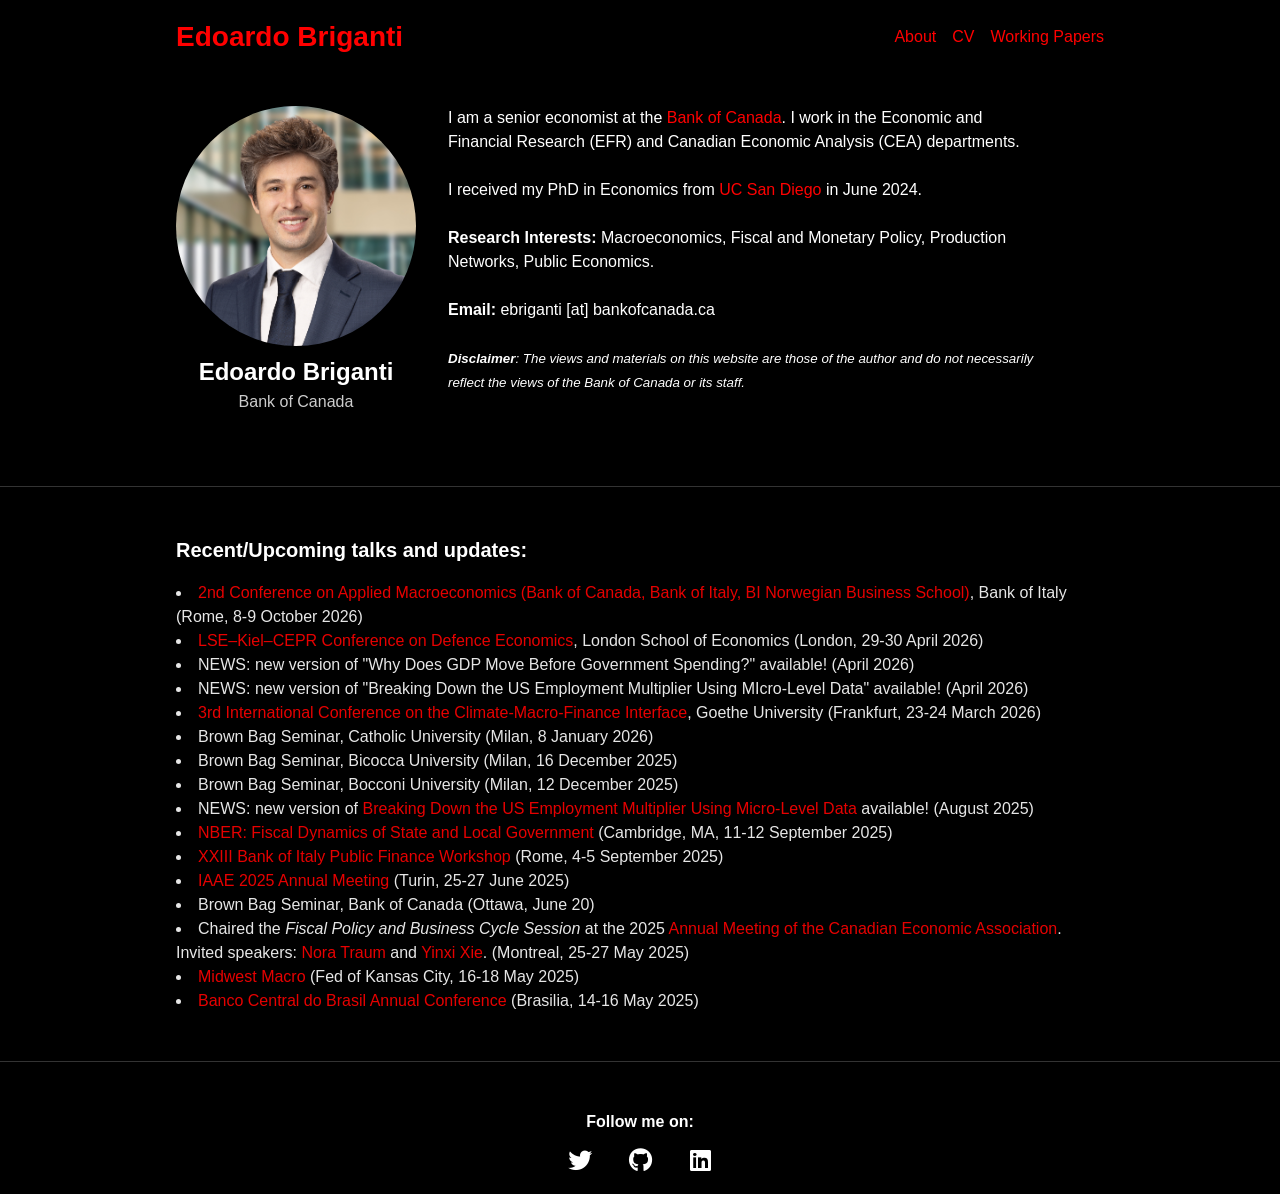
==== index.html @ 41094061 "Update index.html" ====
<!DOCTYPE html>
<html lang="en">
<head>
  <meta charset="utf-8">
  <title>Edoardo Briganti</title>

  <!-- SEO & Social -->
  <meta name="description" content="Academic and personal site for Edoardo Briganti">
  <meta name="keywords" content="Edoardo Briganti, Economics, Econ, PhD, Bank of Canada, UC San Diego, UCSD">
  <meta name="author" content="Edoardo Briganti">
  <meta property="og:locale" content="en_US">
  <meta property="og:site_name" content="Edoardo Briganti">
  <meta property="og:title" content="Edoardo Briganti">
  <meta property="og:url" content="https://EdoardoBriganti.github.io/">
  <link rel="canonical" href="https://EdoardoBriganti.github.io/">
  <meta name="google-site-verification" content="R56vC2v8g0utuulH2hdp9sBxIi3bMKkQWEliYLd8qBU">

  <meta name="viewport" content="width=device-width, initial-scale=1">

  <!-- Google Analytics (gtag.js) -->
  <script async src="https://www.googletagmanager.com/gtag/js?id=UA-179250369-1"></script>
  <script>
    window.dataLayer = window.dataLayer || [];
    function gtag(){ dataLayer.push(arguments); }
    gtag('js', new Date());
    gtag('config', 'UA-179250369-1');
  </script>

  <!-- Font Awesome (brands + solid) -->
  <link
    rel="stylesheet"
    href="https://cdnjs.cloudflare.com/ajax/libs/font-awesome/6.4.0/css/all.min.css"
    integrity="sha512-iecdLmaskl7CVkqkXNQ/ZH/XLlvWZOJyj7Yy7tcenmpD1ypASozpmT/E0iPtmFIB46ZmdtAc9eNBvH0H/ZpiBw=="
    crossorigin="anonymous"
    referrerpolicy="no-referrer"
  />

  <style>
    /* Reset & Base */
    *, *::before, *::after { margin: 0; padding: 0; box-sizing: border-box; }
    html, body { background: #000; color: #fff; font-family: -apple-system, BlinkMacSystemFont, sans-serif; line-height: 1.5; }
    a { color: red; text-decoration: none; }
    a:hover { text-decoration: underline; }

    /* Container */
    .container { max-width: 960px; margin: 0 auto; padding: 1rem; }

    /* Header & Nav */
    header { display: flex; flex-wrap: wrap; align-items: center; justify-content: space-between; padding-bottom: 1rem; }
    .site-title a { font-size: 1.75rem; font-weight: bold; color: red; }
    nav ul { list-style: none; display: flex; gap: 1rem; }
    nav a { font-size: 1rem; }

    /* Main Splash Section */
    .splash { display: flex; flex-direction: column; align-items: center; padding-top: 2rem; }
    @media (min-width: 768px) { .splash { flex-direction: row; align-items: flex-start; } }

    /* Profile block wraps picture + name/affiliation */
    .profile {
      display: flex;
      flex-direction: column;
      align-items: center;
      flex-shrink: 0;
      margin-bottom: 1.5rem;
    }
    @media (min-width: 768px) { .profile { margin-right: 2rem; } }

    .profile-pic {
      width: 240px;
      height: 240px;
      border-radius: 80%;
      overflow: hidden;
    }
    .profile-pic img {
      width: 100%; height: 100%; object-fit: cover; object-position: center;
    }
    .profile-details {
      margin-top: 0.5rem; text-align: center;
    }
    .profile-details h2 { font-size: 1.5rem; }
    .profile-details p { font-size: 1rem; opacity: 0.8; }

    .bio { max-width: 600px; }
    @media (min-width: 768px) { .bio { flex: 1; } }

    /* More space between paragraphs in .bio */
    .bio p + p { margin-top: 1.5rem; }

    /* Updates section: full-width borders, but content inside .container */
    .updates {
      border-top: 1px solid #333;
      border-bottom: 1px solid #333;
      padding: 2rem 0;
      margin: 2rem 0;
    }
    .updates h3 {
      font-size: 1.25rem; color: red; margin-bottom: 1rem;
    }
    .updates ul {
      list-style: disc inside; opacity: 0.9;
    }

    /* Footer */
    footer { text-align: center; padding: 1rem 0; }
    .social-icons { list-style: none; display: flex; gap: 1.5rem; justify-content: center; margin-top: 0.5rem; }
    .social-icons a { font-size: 1.5rem; color: #fff; display: inline-flex; align-items: center; justify-content: center; width: 1.5em; height: 1.5em; }
    .social-icons a:hover { color: red; }

    /* Screen-reader only text */
    .sr-only {
      position: absolute; width: 1px; height: 1px; padding: 0; margin: -1px;
      overflow: hidden; clip: rect(0,0,0,0); border: 0;
    }
  </style>
</head>
<body>
  <header class="container">
    <div class="site-title">
      <a href="/">Edoardo Briganti</a>
    </div>
    <nav>
      <ul>
        <li><a href="/">About</a></li>
        <li><a href="/Edoardo_Briganti_Resume.pdf" target="_blank" rel="noopener">CV</a></li>
        <li><a href="/research/">Working Papers</a></li>
      </ul>
    </nav>
  </header>

  <main class="container splash">
    <div class="profile">
      <div class="profile-pic">
        <!-- <img src="/img/professional_headshot.jpg" alt="Edoardo Briganti"> -->
        <img src="/img/bank_of_canada.jpg" alt="Edoardo Briganti">
      </div>
      <div class="profile-details">
        <h2>Edoardo Briganti</h2>
        <p>Bank of Canada</p>
      </div>
    </div>

    <div class="bio">
      <p>I am a senior economist at the <a href="https://www.bankofcanada.ca/" target="_blank" rel="noopener">Bank of Canada</a>. 
         I work in the Economic and Financial Research (EFR) and Canadian Economic Analysis (CEA) departments.</p>

      <p>I received my PhD in Economics from <a href="https://economics.ucsd.edu" target="_blank" rel="noopener">UC San Diego</a> in June 2024.</p>

      <p><strong>Research Interests:</strong> Macroeconomics, Fiscal and Monetary Policy, Production Networks, Public Economics.</p>

      <p><strong>Email:</strong> ebriganti [at] bankofcanada.ca</p>

      <p><small><em><strong>Disclaimer</strong>: The views and materials on this website are those of the author and do not necessarily reflect the views of the Bank of Canada or its staff.</em></small></p>
    </div>
  </main>

  <section class="updates">
    <div class="container">
      <h3 style="color: #fff;">Recent/Upcoming talks and updates:</h3>
      <ul>
        <!-- <li> ASSA 2027 Annual Meeting (Washington DC, 3-5 January 2027) </li> -->
        <li> <a href="https://www.bancaditalia.it/media/notizie/2026/Call_for_papers_2026_applied-macroeconomics.pdf?language_id=1" target="_blank" rel="noopener">
          2nd Conference on Applied Macroeconomics (Bank of Canada, Bank of Italy, BI Norwegian Business School)</a>, Bank of Italy (Rome, 8-9 October 2026)</li>
        <li><a href="https://cepr.org/system/files/2026-04/LSE-Kiel-CEPR%20Defence%20Conference%202026%20Programme_0.pdf" target="_blank" rel="noopener">LSE–Kiel–CEPR Conference on Defence Economics</a>, London School of Economics (London, 29-30 April 2026)</li>
        <li> NEWS: new version of "Why Does GDP Move Before Government Spending?" available! (April 2026) </li>
        <li> NEWS: new version of "Breaking Down the US Employment Multiplier Using MIcro-Level Data" available!  (April 2026) </li>
        <li> <a href="https://safe-frankfurt.de/news-media/events/event-view/3rd-international-conference-on-the-climate-macro-finance-interface-3cmfi.html" target="_blank" rel="noopener">3rd International Conference on the Climate-Macro-Finance Interface</a>, Goethe University (Frankfurt, 23-24 March 2026) </li>
        <li> Brown Bag Seminar, Catholic University (Milan, 8 January 2026) </li>
        <li> Brown Bag Seminar, Bicocca University (Milan, 16 December 2025) </li>
        <li> Brown Bag Seminar, Bocconi University (Milan, 12 December 2025) </li>
        <li> NEWS: new version of <a href="https://edoardobriganti.github.io/research/procurement_firms_paper.pdf" target="_blank" rel="noopener">Breaking Down the US Employment Multiplier Using Micro-Level Data</a> available! (August 2025)</li>
        <li><a href="https://www.nber.org/conferences/fiscal-dynamics-state-and-local-governments-fall-2025" target="_blank" rel="noopener">NBER: Fiscal Dynamics of State and Local Government</a> (Cambridge, MA, 11-12 September 2025)</li>
        <li><a href="https://www.bancaditalia.it/media/agenda/2025-09-04_xxiii-banca-d-italia-public-finance-workshop/" target="_blank" rel="noopener">XXIII Bank of Italy Public Finance Workshop</a> (Rome, 4-5 September 2025)</li>
        <li><a href="https://sites.google.com/view/iaae2025" target="_blank" rel="noopener">IAAE 2025 Annual Meeting</a> (Turin, 25-27 June 2025)</li>
        <li> Brown Bag Seminar, Bank of Canada (Ottawa, June 20)</li>
        <li>Chaired the <em>Fiscal Policy and Business Cycle Session</em> at the 2025 <a href="https://www.economics.ca/cea2025" target="_blank" rel="noopener">Annual Meeting of the Canadian Economic Association</a>. Invited speakers: <a href="https://sites.google.com/view/noratraum" target="_blank" rel="noopener">Nora Traum</a> and <a href="https://www.yinxixie.com/" target="_blank" rel="noopener">Yinxi Xie</a>. (Montreal, 25-27 May 2025)</li>
        <li><a href="https://www.kansascityfed.org/events/2025-midwest-macroeconomics-meeting/" target="_blank" rel="noopener">Midwest Macro</a> (Fed of Kansas City, 16-18 May 2025)</li>
        <li><a href="https://www.bcb.gov.br/en/about/events/75" target="_blank" rel="noopener">Banco Central do Brasil Annual Conference</a> (Brasilia, 14-16 May 2025)</li>
      </ul>
    </div>
  </section>

  <footer class="container">
    <div><strong>Follow me on:</strong></div>
    <ul class="social-icons">
      <li>
        <a href="https://twitter.com/EBriganti_bdv" target="_blank" rel="noopener">
          <i class="fab fa-twitter fa-fw" aria-hidden="true"></i>
          <span class="sr-only">Twitter</span>
        </a>
      </li>
      <li>
        <a href="https://github.com/EdoardoBriganti" target="_blank" rel="noopener">
          <i class="fab fa-github fa-fw" aria-hidden="true"></i>
          <span class="sr-only">GitHub</span>
        </a>
      </li>
      <li>
        <a href="https://www.linkedin.com/in/edoardo-briganti-2b48b2108/" target="_blank" rel="noopener">
          <i class="fab fa-linkedin fa-fw" aria-hidden="true"></i>
          <span class="sr-only">LinkedIn</span>
        </a>
      </li>
    </ul>
  </footer>
</body>
</html>
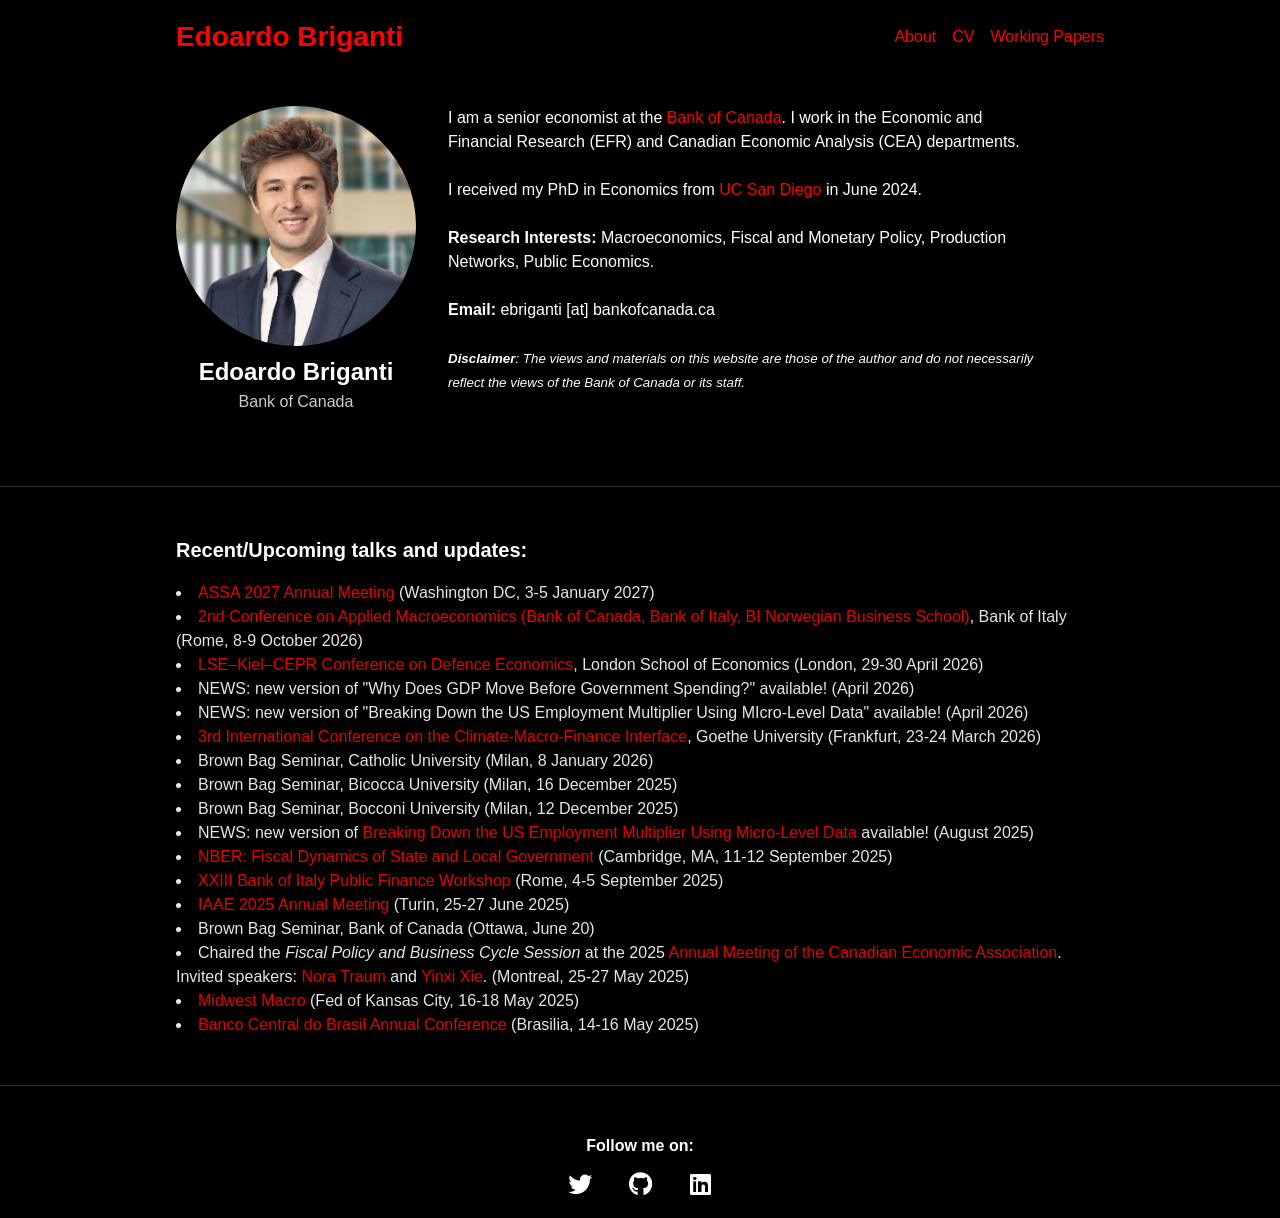
==== commit c3a36ca6: "Fix HTML encoding issues in index.html" ====
--- a/index.html
+++ b/index.html
@@ -157,7 +157,8 @@
     <div class="container">
       <h3 style="color: #fff;">Recent/Upcoming talks and updates:</h3>
       <ul>
-        <!-- <li> ASSA 2027 Annual Meeting (Washington DC, 3-5 January 2027) </li> -->
+        <li> <a href="https://www.aeaweb.org/conference/" target="_blank" rel="noopener">
+          ASSA 2027 Annual Meeting</a> (Washington DC, 3-5 January 2027) </li>
         <li> <a href="https://www.bancaditalia.it/media/notizie/2026/Call_for_papers_2026_applied-macroeconomics.pdf?language_id=1" target="_blank" rel="noopener">
           2nd Conference on Applied Macroeconomics (Bank of Canada, Bank of Italy, BI Norwegian Business School)</a>, Bank of Italy (Rome, 8-9 October 2026)</li>
         <li><a href="https://cepr.org/system/files/2026-04/LSE-Kiel-CEPR%20Defence%20Conference%202026%20Programme_0.pdf" target="_blank" rel="noopener">LSE–Kiel–CEPR Conference on Defence Economics</a>, London School of Economics (London, 29-30 April 2026)</li>
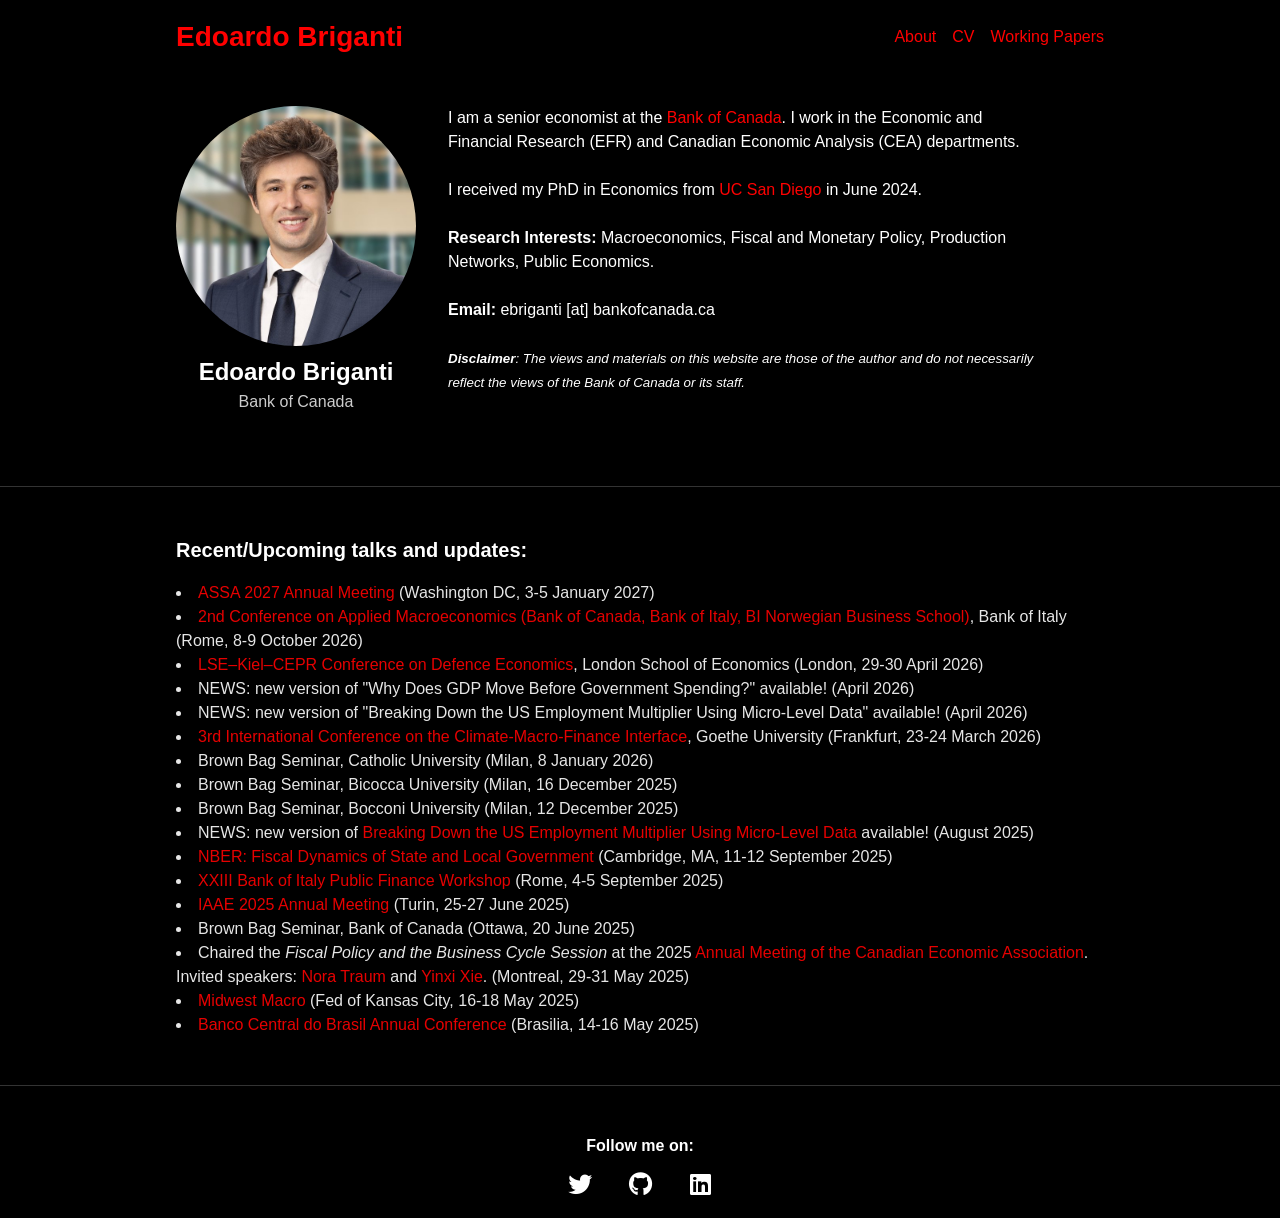
==== commit ecf71621: "Fix content typos, restore mangled abstract text, shrink headshot - research: "Goverment" -> "Govern" ====
--- a/index.html
+++ b/index.html
@@ -163,7 +163,7 @@
           2nd Conference on Applied Macroeconomics (Bank of Canada, Bank of Italy, BI Norwegian Business School)</a>, Bank of Italy (Rome, 8-9 October 2026)</li>
         <li><a href="https://cepr.org/system/files/2026-04/LSE-Kiel-CEPR%20Defence%20Conference%202026%20Programme_0.pdf" target="_blank" rel="noopener">LSE–Kiel–CEPR Conference on Defence Economics</a>, London School of Economics (London, 29-30 April 2026)</li>
         <li> NEWS: new version of "Why Does GDP Move Before Government Spending?" available! (April 2026) </li>
-        <li> NEWS: new version of "Breaking Down the US Employment Multiplier Using MIcro-Level Data" available!  (April 2026) </li>
+        <li> NEWS: new version of "Breaking Down the US Employment Multiplier Using Micro-Level Data" available!  (April 2026) </li>
         <li> <a href="https://safe-frankfurt.de/news-media/events/event-view/3rd-international-conference-on-the-climate-macro-finance-interface-3cmfi.html" target="_blank" rel="noopener">3rd International Conference on the Climate-Macro-Finance Interface</a>, Goethe University (Frankfurt, 23-24 March 2026) </li>
         <li> Brown Bag Seminar, Catholic University (Milan, 8 January 2026) </li>
         <li> Brown Bag Seminar, Bicocca University (Milan, 16 December 2025) </li>
@@ -172,8 +172,8 @@
         <li><a href="https://www.nber.org/conferences/fiscal-dynamics-state-and-local-governments-fall-2025" target="_blank" rel="noopener">NBER: Fiscal Dynamics of State and Local Government</a> (Cambridge, MA, 11-12 September 2025)</li>
         <li><a href="https://www.bancaditalia.it/media/agenda/2025-09-04_xxiii-banca-d-italia-public-finance-workshop/" target="_blank" rel="noopener">XXIII Bank of Italy Public Finance Workshop</a> (Rome, 4-5 September 2025)</li>
         <li><a href="https://sites.google.com/view/iaae2025" target="_blank" rel="noopener">IAAE 2025 Annual Meeting</a> (Turin, 25-27 June 2025)</li>
-        <li> Brown Bag Seminar, Bank of Canada (Ottawa, June 20)</li>
-        <li>Chaired the <em>Fiscal Policy and Business Cycle Session</em> at the 2025 <a href="https://www.economics.ca/cea2025" target="_blank" rel="noopener">Annual Meeting of the Canadian Economic Association</a>. Invited speakers: <a href="https://sites.google.com/view/noratraum" target="_blank" rel="noopener">Nora Traum</a> and <a href="https://www.yinxixie.com/" target="_blank" rel="noopener">Yinxi Xie</a>. (Montreal, 25-27 May 2025)</li>
+        <li> Brown Bag Seminar, Bank of Canada (Ottawa, 20 June 2025)</li>
+        <li>Chaired the <em>Fiscal Policy and the Business Cycle Session</em> at the 2025 <a href="https://www.economics.ca/resources/Documents/pdf/CEA%20Programme%20Archive/CEA2025.pdf" target="_blank" rel="noopener">Annual Meeting of the Canadian Economic Association</a>. Invited speakers: <a href="https://sites.google.com/view/noratraum" target="_blank" rel="noopener">Nora Traum</a> and <a href="https://www.yinxixie.com/" target="_blank" rel="noopener">Yinxi Xie</a>. (Montreal, 29-31 May 2025)</li>
         <li><a href="https://www.kansascityfed.org/events/2025-midwest-macroeconomics-meeting/" target="_blank" rel="noopener">Midwest Macro</a> (Fed of Kansas City, 16-18 May 2025)</li>
         <li><a href="https://www.bcb.gov.br/en/about/events/75" target="_blank" rel="noopener">Banco Central do Brasil Annual Conference</a> (Brasilia, 14-16 May 2025)</li>
       </ul>
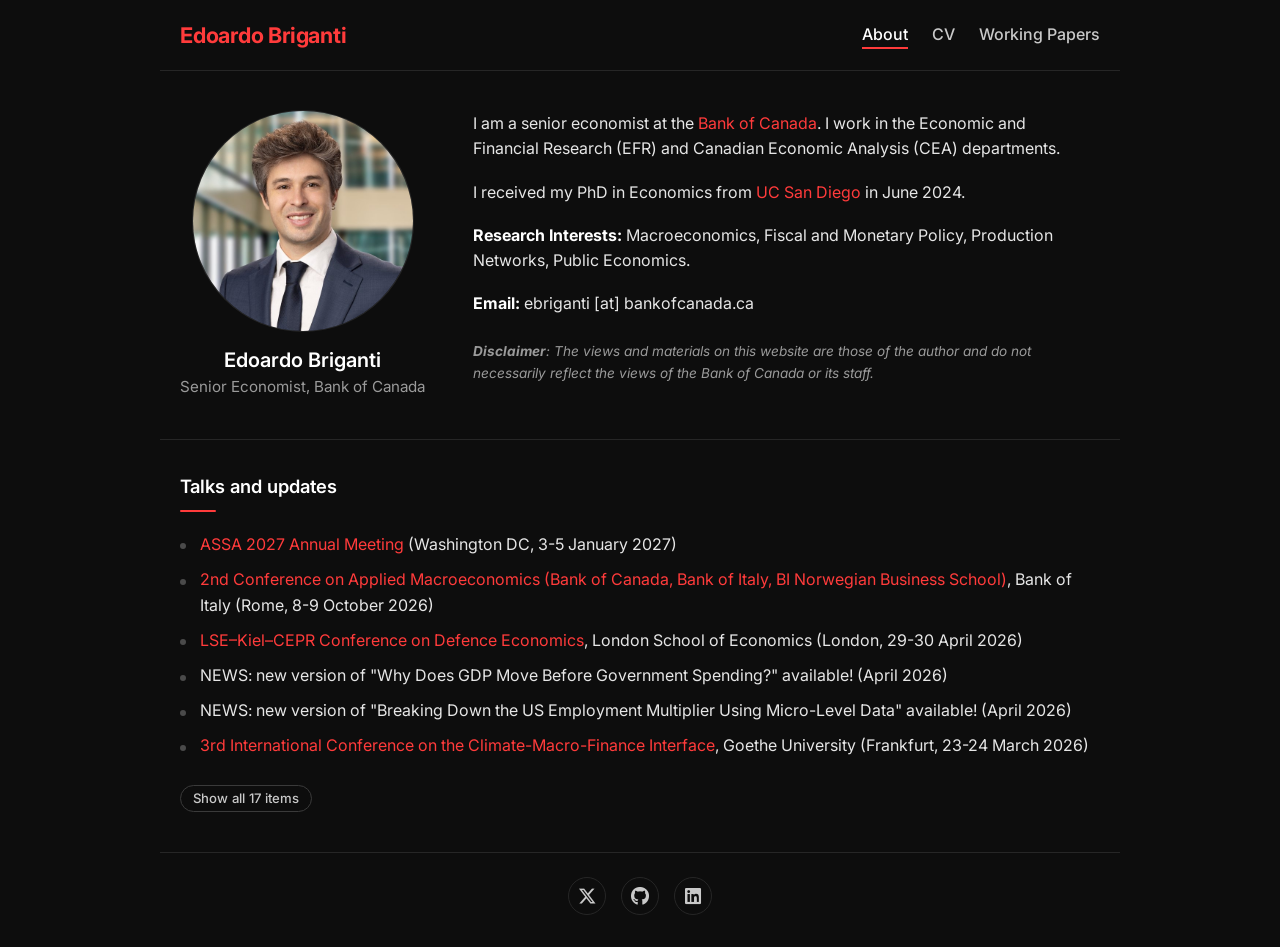
==== commit d8a632c2: "Restyle site: shared stylesheet, Inter, pill buttons, collapsible talks list - Move both pages' inli" ====
--- a/index.html
+++ b/index.html
@@ -17,14 +17,24 @@
 
   <meta name="viewport" content="width=device-width, initial-scale=1">
 
+  <!-- Favicon -->
+  <link rel="icon" href="/favicon.ico" sizes="32x32">
+  <link rel="icon" href="/favicon.svg" type="image/svg+xml">
+  <link rel="apple-touch-icon" href="/apple-touch-icon.png">
+
   <!-- Google Analytics (gtag.js) -->
-  <script async src="https://www.googletagmanager.com/gtag/js?id=UA-179250369-1"></script>
+  <script async src="https://www.googletagmanager.com/gtag/js?id=G-3FJ8LKLVZT"></script>
   <script>
     window.dataLayer = window.dataLayer || [];
     function gtag(){ dataLayer.push(arguments); }
     gtag('js', new Date());
-    gtag('config', 'UA-179250369-1');
+    gtag('config', 'G-3FJ8LKLVZT');
   </script>
+
+  <!-- Fonts -->
+  <link rel="preconnect" href="https://fonts.googleapis.com">
+  <link rel="preconnect" href="https://fonts.gstatic.com" crossorigin>
+  <link href="https://fonts.googleapis.com/css2?family=Inter:wght@400;500;600;700&display=swap" rel="stylesheet">
 
   <!-- Font Awesome (brands + solid) -->
   <link
@@ -35,92 +45,17 @@
     referrerpolicy="no-referrer"
   />
 
-  <style>
-    /* Reset & Base */
-    *, *::before, *::after { margin: 0; padding: 0; box-sizing: border-box; }
-    html, body { background: #000; color: #fff; font-family: -apple-system, BlinkMacSystemFont, sans-serif; line-height: 1.5; }
-    a { color: red; text-decoration: none; }
-    a:hover { text-decoration: underline; }
-
-    /* Container */
-    .container { max-width: 960px; margin: 0 auto; padding: 1rem; }
-
-    /* Header & Nav */
-    header { display: flex; flex-wrap: wrap; align-items: center; justify-content: space-between; padding-bottom: 1rem; }
-    .site-title a { font-size: 1.75rem; font-weight: bold; color: red; }
-    nav ul { list-style: none; display: flex; gap: 1rem; }
-    nav a { font-size: 1rem; }
-
-    /* Main Splash Section */
-    .splash { display: flex; flex-direction: column; align-items: center; padding-top: 2rem; }
-    @media (min-width: 768px) { .splash { flex-direction: row; align-items: flex-start; } }
-
-    /* Profile block wraps picture + name/affiliation */
-    .profile {
-      display: flex;
-      flex-direction: column;
-      align-items: center;
-      flex-shrink: 0;
-      margin-bottom: 1.5rem;
-    }
-    @media (min-width: 768px) { .profile { margin-right: 2rem; } }
-
-    .profile-pic {
-      width: 240px;
-      height: 240px;
-      border-radius: 80%;
-      overflow: hidden;
-    }
-    .profile-pic img {
-      width: 100%; height: 100%; object-fit: cover; object-position: center;
-    }
-    .profile-details {
-      margin-top: 0.5rem; text-align: center;
-    }
-    .profile-details h2 { font-size: 1.5rem; }
-    .profile-details p { font-size: 1rem; opacity: 0.8; }
-
-    .bio { max-width: 600px; }
-    @media (min-width: 768px) { .bio { flex: 1; } }
-
-    /* More space between paragraphs in .bio */
-    .bio p + p { margin-top: 1.5rem; }
-
-    /* Updates section: full-width borders, but content inside .container */
-    .updates {
-      border-top: 1px solid #333;
-      border-bottom: 1px solid #333;
-      padding: 2rem 0;
-      margin: 2rem 0;
-    }
-    .updates h3 {
-      font-size: 1.25rem; color: red; margin-bottom: 1rem;
-    }
-    .updates ul {
-      list-style: disc inside; opacity: 0.9;
-    }
-
-    /* Footer */
-    footer { text-align: center; padding: 1rem 0; }
-    .social-icons { list-style: none; display: flex; gap: 1.5rem; justify-content: center; margin-top: 0.5rem; }
-    .social-icons a { font-size: 1.5rem; color: #fff; display: inline-flex; align-items: center; justify-content: center; width: 1.5em; height: 1.5em; }
-    .social-icons a:hover { color: red; }
-
-    /* Screen-reader only text */
-    .sr-only {
-      position: absolute; width: 1px; height: 1px; padding: 0; margin: -1px;
-      overflow: hidden; clip: rect(0,0,0,0); border: 0;
-    }
-  </style>
+  <!-- Site stylesheet (shared with /research/) -->
+  <link rel="stylesheet" href="/style.css">
 </head>
 <body>
-  <header class="container">
+  <header class="container site-header">
     <div class="site-title">
       <a href="/">Edoardo Briganti</a>
     </div>
-    <nav>
+    <nav aria-label="Main">
       <ul>
-        <li><a href="/">About</a></li>
+        <li><a href="/" aria-current="page">About</a></li>
         <li><a href="/Edoardo_Briganti_Resume.pdf" target="_blank" rel="noopener">CV</a></li>
         <li><a href="/research/">Working Papers</a></li>
       </ul>
@@ -131,16 +66,16 @@
     <div class="profile">
       <div class="profile-pic">
         <!-- <img src="/img/professional_headshot.jpg" alt="Edoardo Briganti"> -->
-        <img src="/img/bank_of_canada.jpg" alt="Edoardo Briganti">
+        <img src="/img/bank_of_canada.jpg" alt="Edoardo Briganti" width="600" height="600">
       </div>
       <div class="profile-details">
-        <h2>Edoardo Briganti</h2>
-        <p>Bank of Canada</p>
+        <h1>Edoardo Briganti</h1>
+        <p>Senior Economist, Bank of Canada</p>
       </div>
     </div>
 
     <div class="bio">
-      <p>I am a senior economist at the <a href="https://www.bankofcanada.ca/" target="_blank" rel="noopener">Bank of Canada</a>. 
+      <p>I am a senior economist at the <a href="https://www.bankofcanada.ca/" target="_blank" rel="noopener">Bank of Canada</a>.
          I work in the Economic and Financial Research (EFR) and Canadian Economic Analysis (CEA) departments.</p>
 
       <p>I received my PhD in Economics from <a href="https://economics.ucsd.edu" target="_blank" rel="noopener">UC San Diego</a> in June 2024.</p>
@@ -149,63 +84,75 @@
 
       <p><strong>Email:</strong> ebriganti [at] bankofcanada.ca</p>
 
-      <p><small><em><strong>Disclaimer</strong>: The views and materials on this website are those of the author and do not necessarily reflect the views of the Bank of Canada or its staff.</em></small></p>
+      <p class="disclaimer"><strong>Disclaimer</strong>: The views and materials on this website are those of the author and do not necessarily reflect the views of the Bank of Canada or its staff.</p>
     </div>
   </main>
 
-  <section class="updates">
-    <div class="container">
-      <h3 style="color: #fff;">Recent/Upcoming talks and updates:</h3>
-      <ul>
-        <li> <a href="https://www.aeaweb.org/conference/" target="_blank" rel="noopener">
-          ASSA 2027 Annual Meeting</a> (Washington DC, 3-5 January 2027) </li>
-        <li> <a href="https://www.bancaditalia.it/media/notizie/2026/Call_for_papers_2026_applied-macroeconomics.pdf?language_id=1" target="_blank" rel="noopener">
-          2nd Conference on Applied Macroeconomics (Bank of Canada, Bank of Italy, BI Norwegian Business School)</a>, Bank of Italy (Rome, 8-9 October 2026)</li>
-        <li><a href="https://cepr.org/system/files/2026-04/LSE-Kiel-CEPR%20Defence%20Conference%202026%20Programme_0.pdf" target="_blank" rel="noopener">LSE–Kiel–CEPR Conference on Defence Economics</a>, London School of Economics (London, 29-30 April 2026)</li>
-        <li> NEWS: new version of "Why Does GDP Move Before Government Spending?" available! (April 2026) </li>
-        <li> NEWS: new version of "Breaking Down the US Employment Multiplier Using Micro-Level Data" available!  (April 2026) </li>
-        <li> <a href="https://safe-frankfurt.de/news-media/events/event-view/3rd-international-conference-on-the-climate-macro-finance-interface-3cmfi.html" target="_blank" rel="noopener">3rd International Conference on the Climate-Macro-Finance Interface</a>, Goethe University (Frankfurt, 23-24 March 2026) </li>
-        <li> Brown Bag Seminar, Catholic University (Milan, 8 January 2026) </li>
-        <li> Brown Bag Seminar, Bicocca University (Milan, 16 December 2025) </li>
-        <li> Brown Bag Seminar, Bocconi University (Milan, 12 December 2025) </li>
-        <li> NEWS: new version of <a href="https://edoardobriganti.github.io/research/procurement_firms_paper.pdf" target="_blank" rel="noopener">Breaking Down the US Employment Multiplier Using Micro-Level Data</a> available! (August 2025)</li>
-        <li><a href="https://www.nber.org/conferences/fiscal-dynamics-state-and-local-governments-fall-2025" target="_blank" rel="noopener">NBER: Fiscal Dynamics of State and Local Government</a> (Cambridge, MA, 11-12 September 2025)</li>
-        <li><a href="https://www.bancaditalia.it/media/agenda/2025-09-04_xxiii-banca-d-italia-public-finance-workshop/" target="_blank" rel="noopener">XXIII Bank of Italy Public Finance Workshop</a> (Rome, 4-5 September 2025)</li>
-        <li><a href="https://sites.google.com/view/iaae2025" target="_blank" rel="noopener">IAAE 2025 Annual Meeting</a> (Turin, 25-27 June 2025)</li>
-        <li> Brown Bag Seminar, Bank of Canada (Ottawa, 20 June 2025)</li>
-        <li>Chaired the <em>Fiscal Policy and the Business Cycle Session</em> at the 2025 <a href="https://www.economics.ca/resources/Documents/pdf/CEA%20Programme%20Archive/CEA2025.pdf" target="_blank" rel="noopener">Annual Meeting of the Canadian Economic Association</a>. Invited speakers: <a href="https://sites.google.com/view/noratraum" target="_blank" rel="noopener">Nora Traum</a> and <a href="https://www.yinxixie.com/" target="_blank" rel="noopener">Yinxi Xie</a>. (Montreal, 29-31 May 2025)</li>
-        <li><a href="https://www.kansascityfed.org/events/2025-midwest-macroeconomics-meeting/" target="_blank" rel="noopener">Midwest Macro</a> (Fed of Kansas City, 16-18 May 2025)</li>
-        <li><a href="https://www.bcb.gov.br/en/about/events/75" target="_blank" rel="noopener">Banco Central do Brasil Annual Conference</a> (Brasilia, 14-16 May 2025)</li>
-      </ul>
-    </div>
+  <section class="container updates">
+    <h2 class="section-title">Talks and updates</h2>
+    <ul>
+      <li> <a href="https://www.aeaweb.org/conference/" target="_blank" rel="noopener">
+        ASSA 2027 Annual Meeting</a> (Washington DC, 3-5 January 2027) </li>
+      <li> <a href="https://www.bancaditalia.it/media/notizie/2026/Call_for_papers_2026_applied-macroeconomics.pdf?language_id=1" target="_blank" rel="noopener">
+        2nd Conference on Applied Macroeconomics (Bank of Canada, Bank of Italy, BI Norwegian Business School)</a>, Bank of Italy (Rome, 8-9 October 2026)</li>
+      <li><a href="https://cepr.org/system/files/2026-04/LSE-Kiel-CEPR%20Defence%20Conference%202026%20Programme_0.pdf" target="_blank" rel="noopener">LSE–Kiel–CEPR Conference on Defence Economics</a>, London School of Economics (London, 29-30 April 2026)</li>
+      <li> NEWS: new version of "Why Does GDP Move Before Government Spending?" available! (April 2026) </li>
+      <li> NEWS: new version of "Breaking Down the US Employment Multiplier Using Micro-Level Data" available!  (April 2026) </li>
+      <li> <a href="https://safe-frankfurt.de/news-media/events/event-view/3rd-international-conference-on-the-climate-macro-finance-interface-3cmfi.html" target="_blank" rel="noopener">3rd International Conference on the Climate-Macro-Finance Interface</a>, Goethe University (Frankfurt, 23-24 March 2026) </li>
+      <li> Brown Bag Seminar, Catholic University (Milan, 8 January 2026) </li>
+      <li> Brown Bag Seminar, Bicocca University (Milan, 16 December 2025) </li>
+      <li> Brown Bag Seminar, Bocconi University (Milan, 12 December 2025) </li>
+      <li> NEWS: new version of <a href="https://edoardobriganti.github.io/research/procurement_firms_paper.pdf" target="_blank" rel="noopener">Breaking Down the US Employment Multiplier Using Micro-Level Data</a> available! (August 2025)</li>
+      <li><a href="https://www.nber.org/conferences/fiscal-dynamics-state-and-local-governments-fall-2025" target="_blank" rel="noopener">NBER: Fiscal Dynamics of State and Local Government</a> (Cambridge, MA, 11-12 September 2025)</li>
+      <li><a href="https://www.bancaditalia.it/media/agenda/2025-09-04_xxiii-banca-d-italia-public-finance-workshop/" target="_blank" rel="noopener">XXIII Bank of Italy Public Finance Workshop</a> (Rome, 4-5 September 2025)</li>
+      <li><a href="https://sites.google.com/view/iaae2025" target="_blank" rel="noopener">IAAE 2025 Annual Meeting</a> (Turin, 25-27 June 2025)</li>
+      <li> Brown Bag Seminar, Bank of Canada (Ottawa, 20 June 2025)</li>
+      <li>Chaired the <em>Fiscal Policy and the Business Cycle Session</em> at the 2025 <a href="https://www.economics.ca/resources/Documents/pdf/CEA%20Programme%20Archive/CEA2025.pdf" target="_blank" rel="noopener">Annual Meeting of the Canadian Economic Association</a>. Invited speakers: <a href="https://sites.google.com/view/noratraum" target="_blank" rel="noopener">Nora Traum</a> and <a href="https://www.yinxixie.com/" target="_blank" rel="noopener">Yinxi Xie</a>. (Montreal, 29-31 May 2025)</li>
+      <li><a href="https://www.kansascityfed.org/events/2025-midwest-macroeconomics-meeting/" target="_blank" rel="noopener">Midwest Macro</a> (Fed of Kansas City, 16-18 May 2025)</li>
+      <li><a href="https://www.bcb.gov.br/en/about/events/75" target="_blank" rel="noopener">Banco Central do Brasil Annual Conference</a> (Brasilia, 14-16 May 2025)</li>
+    </ul>
+    <button id="updates-toggle" class="btn btn-muted" type="button" hidden aria-expanded="false"><span>Show all</span></button>
   </section>
 
-  <footer class="container">
-    <div><strong>Follow me on:</strong></div>
+  <footer class="container site-footer">
     <ul class="social-icons">
       <li>
         <a href="https://twitter.com/EBriganti_bdv" target="_blank" rel="noopener">
-          <i class="fab fa-twitter fa-fw" aria-hidden="true"></i>
-          <span class="sr-only">Twitter</span>
+          <i class="fa-brands fa-x-twitter fa-fw" aria-hidden="true"></i>
+          <span class="sr-only">X (Twitter)</span>
         </a>
       </li>
       <li>
         <a href="https://github.com/EdoardoBriganti" target="_blank" rel="noopener">
-          <i class="fab fa-github fa-fw" aria-hidden="true"></i>
+          <i class="fa-brands fa-github fa-fw" aria-hidden="true"></i>
           <span class="sr-only">GitHub</span>
         </a>
       </li>
       <li>
         <a href="https://www.linkedin.com/in/edoardo-briganti-2b48b2108/" target="_blank" rel="noopener">
-          <i class="fab fa-linkedin fa-fw" aria-hidden="true"></i>
+          <i class="fa-brands fa-linkedin fa-fw" aria-hidden="true"></i>
           <span class="sr-only">LinkedIn</span>
         </a>
       </li>
     </ul>
   </footer>
+
+  <script>
+    (function () {
+      var section = document.querySelector('.updates');
+      var button = document.getElementById('updates-toggle');
+      var total = section.querySelectorAll('li').length;
+      var shown = 6;
+      if (total <= shown) { return; }
+      section.classList.add('collapsible');
+      button.hidden = false;
+      button.querySelector('span').textContent = 'Show all ' + total + ' items';
+      button.addEventListener('click', function () {
+        var expanded = section.classList.toggle('expanded');
+        button.setAttribute('aria-expanded', String(expanded));
+        button.querySelector('span').textContent = expanded ? 'Show fewer' : 'Show all ' + total + ' items';
+      });
+    })();
+  </script>
 </body>
 </html>
-
-
-
-
--- a/style.css
+++ b/style.css
@@ -0,0 +1,118 @@
+/* Edoardo Briganti — shared site stylesheet (index.html and research/index.html) */
+
+:root {
+  --bg: #0d0d0d;
+  --fg: #e6e6e6;
+  --fg-strong: #ffffff;
+  --muted: #9a9a9a;
+  --rule: #262626;
+  --red: #ff3b3b;
+  --red-soft: rgba(255, 59, 59, 0.14);
+  --red-border: rgba(255, 59, 59, 0.5);
+}
+
+/* Reset & base */
+*, *::before, *::after { margin: 0; padding: 0; box-sizing: border-box; }
+html { -webkit-text-size-adjust: 100%; }
+body {
+  background: var(--bg);
+  color: var(--fg);
+  font-family: Inter, -apple-system, BlinkMacSystemFont, "Segoe UI", Roboto, Helvetica, Arial, sans-serif;
+  font-size: 16px;
+  line-height: 1.6;
+  -webkit-font-smoothing: antialiased;
+}
+a { color: var(--red); text-decoration: none; }
+a:hover { text-decoration: underline; text-underline-offset: 2px; }
+:focus-visible { outline: 2px solid var(--red); outline-offset: 2px; }
+strong { color: var(--fg-strong); }
+
+/* Layout */
+.container { max-width: 960px; margin: 0 auto; padding-left: 1.25rem; padding-right: 1.25rem; }
+
+/* Header & nav */
+.site-header {
+  display: flex; flex-wrap: wrap; align-items: center; justify-content: space-between;
+  gap: 0.5rem 1.5rem;
+  padding-top: 1.1rem; padding-bottom: 1.1rem;
+  border-bottom: 1px solid var(--rule);
+}
+.site-title a { font-size: 1.35rem; font-weight: 700; color: var(--red); letter-spacing: -0.01em; }
+.site-title a:hover { text-decoration: none; }
+nav ul { list-style: none; display: flex; flex-wrap: wrap; gap: 1.5rem; }
+nav a { color: #c9c9c9; font-weight: 500; padding: 0.2rem 0; border-bottom: 2px solid transparent; }
+nav a:hover { color: var(--fg-strong); text-decoration: none; }
+nav a[aria-current="page"] { color: var(--fg-strong); border-bottom-color: var(--red); }
+
+/* Section headings: short red bar underneath */
+.section-title { font-size: 1.15rem; font-weight: 600; color: var(--fg-strong); margin-bottom: 1.25rem; }
+.section-title::after { content: ""; display: block; width: 2.25rem; height: 2px; background: var(--red); margin-top: 0.5rem; border-radius: 1px; }
+
+/* Pill buttons (PDF, Slides, Abstract, Show all) */
+.btn {
+  display: inline-flex; align-items: center; gap: 0.4rem;
+  padding: 0.22rem 0.75rem;
+  border: 1px solid var(--red-border); border-radius: 999px;
+  background: transparent; color: var(--red);
+  font: inherit; font-size: 0.82rem; font-weight: 500; line-height: 1.4;
+  cursor: pointer; text-decoration: none;
+  transition: background-color 0.15s, border-color 0.15s, color 0.15s;
+}
+.btn:hover, .btn[aria-expanded="true"] { background: var(--red-soft); border-color: var(--red); text-decoration: none; }
+.btn i { font-size: 0.95em; }
+.btn-muted { color: #c9c9c9; border-color: #3a3a3a; }
+.btn-muted:hover { color: var(--fg-strong); border-color: #6a6a6a; background: rgba(255, 255, 255, 0.05); }
+
+/* Home: profile + bio */
+.splash { display: flex; flex-direction: column; align-items: center; gap: 2rem; padding-top: 2.5rem; padding-bottom: 1rem; }
+@media (min-width: 768px) { .splash { flex-direction: row; align-items: flex-start; gap: 3rem; } }
+.profile { display: flex; flex-direction: column; align-items: center; text-align: center; flex-shrink: 0; }
+.profile-pic { width: 220px; height: 220px; border-radius: 50%; overflow: hidden; box-shadow: 0 0 0 1px var(--rule); }
+.profile-pic img { display: block; width: 100%; height: 100%; object-fit: cover; object-position: center; }
+.profile-details { margin-top: 1rem; }
+.profile-details h1 { font-size: 1.25rem; font-weight: 600; color: var(--fg-strong); line-height: 1.3; }
+.profile-details p { font-size: 0.95rem; color: var(--muted); margin-top: 0.15rem; }
+.bio { max-width: 600px; }
+.bio p + p { margin-top: 1.1rem; }
+.bio .disclaimer { color: var(--muted); font-size: 0.85rem; font-style: italic; margin-top: 1.5rem; }
+.bio .disclaimer strong { color: var(--muted); }
+
+/* Home: talks and updates */
+.updates { border-top: 1px solid var(--rule); margin-top: 1.5rem; padding-top: 2rem; padding-bottom: 0.5rem; }
+.updates ul { list-style: none; }
+.updates li { position: relative; padding-left: 1.25rem; margin-bottom: 0.6rem; }
+.updates li::before { content: ""; position: absolute; left: 0; top: 0.72em; width: 6px; height: 6px; border-radius: 50%; background: #4a4a4a; }
+.updates.collapsible:not(.expanded) li:nth-child(n+7) { display: none; }
+#updates-toggle { margin-top: 1rem; }
+
+/* Research: paper list */
+.research { padding-top: 2.5rem; padding-bottom: 1rem; }
+.paper-list { list-style: none; margin-bottom: 2.75rem; }
+.paper-list > .paper { padding: 1.5rem 0; }
+.paper-list > .paper:first-child { padding-top: 0; }
+.paper-list > .paper + .paper { border-top: 1px solid var(--rule); }
+.paper-title { font-size: 1.05rem; font-weight: 600; line-height: 1.45; color: var(--fg-strong); }
+.paper-title .year { color: var(--muted); font-weight: 400; margin-left: 0.35rem; white-space: nowrap; }
+.paper-authors { font-size: 0.95rem; margin-top: 0.25rem; }
+.paper-note { font-size: 0.9rem; color: var(--muted); margin-top: 0.35rem; }
+.paper-links { display: flex; flex-wrap: wrap; align-items: center; gap: 0.5rem; margin-top: 0.8rem; }
+.status { font-size: 0.85rem; color: var(--muted); margin-left: 0.25rem; }
+.abstract { margin-top: 0.9rem; padding-left: 1rem; border-left: 2px solid #333; color: #c9c9c9; font-size: 0.92rem; max-width: 72ch; }
+.abstract[hidden] { display: none; }
+.subpapers { list-style: none; margin-top: 1rem; padding-left: 1.25rem; border-left: 2px solid var(--rule); }
+.subpapers .paper + .paper { margin-top: 1.1rem; }
+.subpapers .paper-title { font-size: 0.98rem; font-weight: 500; }
+
+/* Footer */
+.site-footer { border-top: 1px solid var(--rule); margin-top: 2rem; padding-top: 1.5rem; padding-bottom: 2rem; display: flex; justify-content: center; }
+.social-icons { list-style: none; display: flex; gap: 0.9rem; }
+.social-icons a {
+  display: inline-flex; align-items: center; justify-content: center;
+  width: 2.4rem; height: 2.4rem; border-radius: 50%;
+  border: 1px solid var(--rule); color: #c9c9c9; font-size: 1.15rem;
+  transition: color 0.15s, border-color 0.15s;
+}
+.social-icons a:hover { color: var(--red); border-color: var(--red-border); text-decoration: none; }
+
+/* Screen-reader only text */
+.sr-only { position: absolute; width: 1px; height: 1px; padding: 0; margin: -1px; overflow: hidden; clip: rect(0, 0, 0, 0); border: 0; }
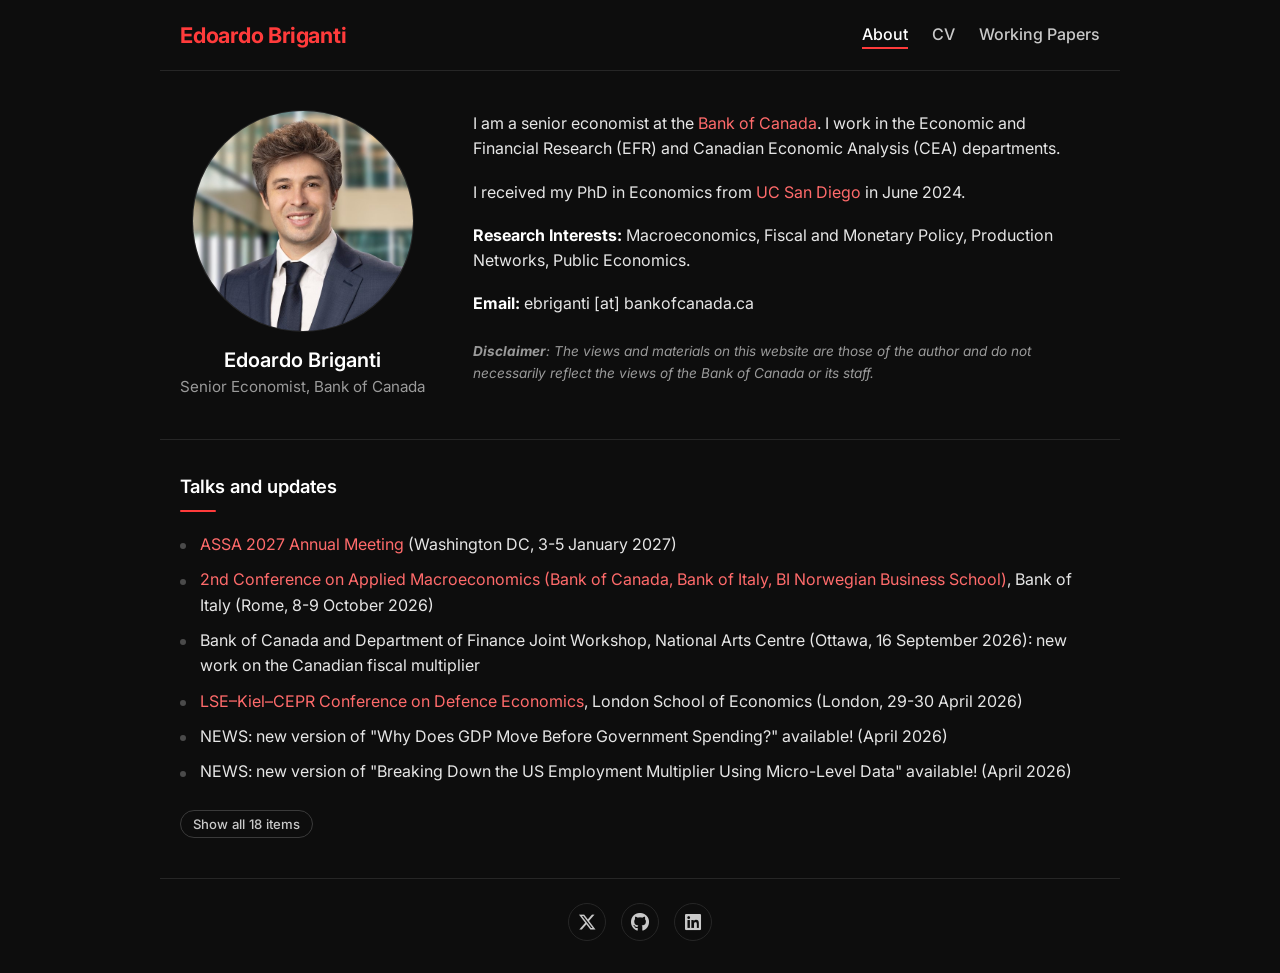
==== commit 5cfd2ea2: "Add Bank of Canada / Department of Finance workshop talk (Ottawa, 16 September 2026) Talks list gain" ====
--- a/index.html
+++ b/index.html
@@ -95,6 +95,7 @@
         ASSA 2027 Annual Meeting</a> (Washington DC, 3-5 January 2027) </li>
       <li> <a href="https://www.bancaditalia.it/media/notizie/2026/Call_for_papers_2026_applied-macroeconomics.pdf?language_id=1" target="_blank" rel="noopener">
         2nd Conference on Applied Macroeconomics (Bank of Canada, Bank of Italy, BI Norwegian Business School)</a>, Bank of Italy (Rome, 8-9 October 2026)</li>
+      <li> Bank of Canada and Department of Finance Joint Workshop, National Arts Centre (Ottawa, 16 September 2026): new work on the Canadian fiscal multiplier</li>
       <li><a href="https://cepr.org/system/files/2026-04/LSE-Kiel-CEPR%20Defence%20Conference%202026%20Programme_0.pdf" target="_blank" rel="noopener">LSE–Kiel–CEPR Conference on Defence Economics</a>, London School of Economics (London, 29-30 April 2026)</li>
       <li> NEWS: new version of "Why Does GDP Move Before Government Spending?" available! (April 2026) </li>
       <li> NEWS: new version of "Breaking Down the US Employment Multiplier Using Micro-Level Data" available!  (April 2026) </li>
--- a/style.css
+++ b/style.css
@@ -6,9 +6,10 @@
   --fg-strong: #ffffff;
   --muted: #9a9a9a;
   --rule: #262626;
-  --red: #ff3b3b;
-  --red-soft: rgba(255, 59, 59, 0.14);
-  --red-border: rgba(255, 59, 59, 0.5);
+  --red: #ff3b3b;                          /* brand accent: site title, section bars, nav underline, focus ring */
+  --link: #ff6b6b;                         /* text links and pills: lighter tint so ClearType draws full-weight glyphs on black (7:1) */
+  --link-soft: rgba(255, 107, 107, 0.14);
+  --link-border: rgba(255, 107, 107, 0.5);
 }
 
 /* Reset & base */
@@ -22,7 +23,7 @@
   line-height: 1.6;
   -webkit-font-smoothing: antialiased;
 }
-a { color: var(--red); text-decoration: none; }
+a { color: var(--link); text-decoration: none; }
 a:hover { text-decoration: underline; text-underline-offset: 2px; }
 :focus-visible { outline: 2px solid var(--red); outline-offset: 2px; }
 strong { color: var(--fg-strong); }
@@ -52,13 +53,13 @@
 .btn {
   display: inline-flex; align-items: center; gap: 0.4rem;
   padding: 0.22rem 0.75rem;
-  border: 1px solid var(--red-border); border-radius: 999px;
-  background: transparent; color: var(--red);
+  border: 1px solid var(--link-border); border-radius: 999px;
+  background: transparent; color: var(--link);
   font: inherit; font-size: 0.82rem; font-weight: 500; line-height: 1.4;
   cursor: pointer; text-decoration: none;
   transition: background-color 0.15s, border-color 0.15s, color 0.15s;
 }
-.btn:hover, .btn[aria-expanded="true"] { background: var(--red-soft); border-color: var(--red); text-decoration: none; }
+.btn:hover, .btn[aria-expanded="true"] { background: var(--link-soft); border-color: var(--link); text-decoration: none; }
 .btn i { font-size: 0.95em; }
 .btn-muted { color: #c9c9c9; border-color: #3a3a3a; }
 .btn-muted:hover { color: var(--fg-strong); border-color: #6a6a6a; background: rgba(255, 255, 255, 0.05); }
@@ -112,7 +113,7 @@
   border: 1px solid var(--rule); color: #c9c9c9; font-size: 1.15rem;
   transition: color 0.15s, border-color 0.15s;
 }
-.social-icons a:hover { color: var(--red); border-color: var(--red-border); text-decoration: none; }
+.social-icons a:hover { color: var(--link); border-color: var(--link-border); text-decoration: none; }
 
 /* Screen-reader only text */
 .sr-only { position: absolute; width: 1px; height: 1px; padding: 0; margin: -1px; overflow: hidden; clip: rect(0, 0, 0, 0); border: 0; }
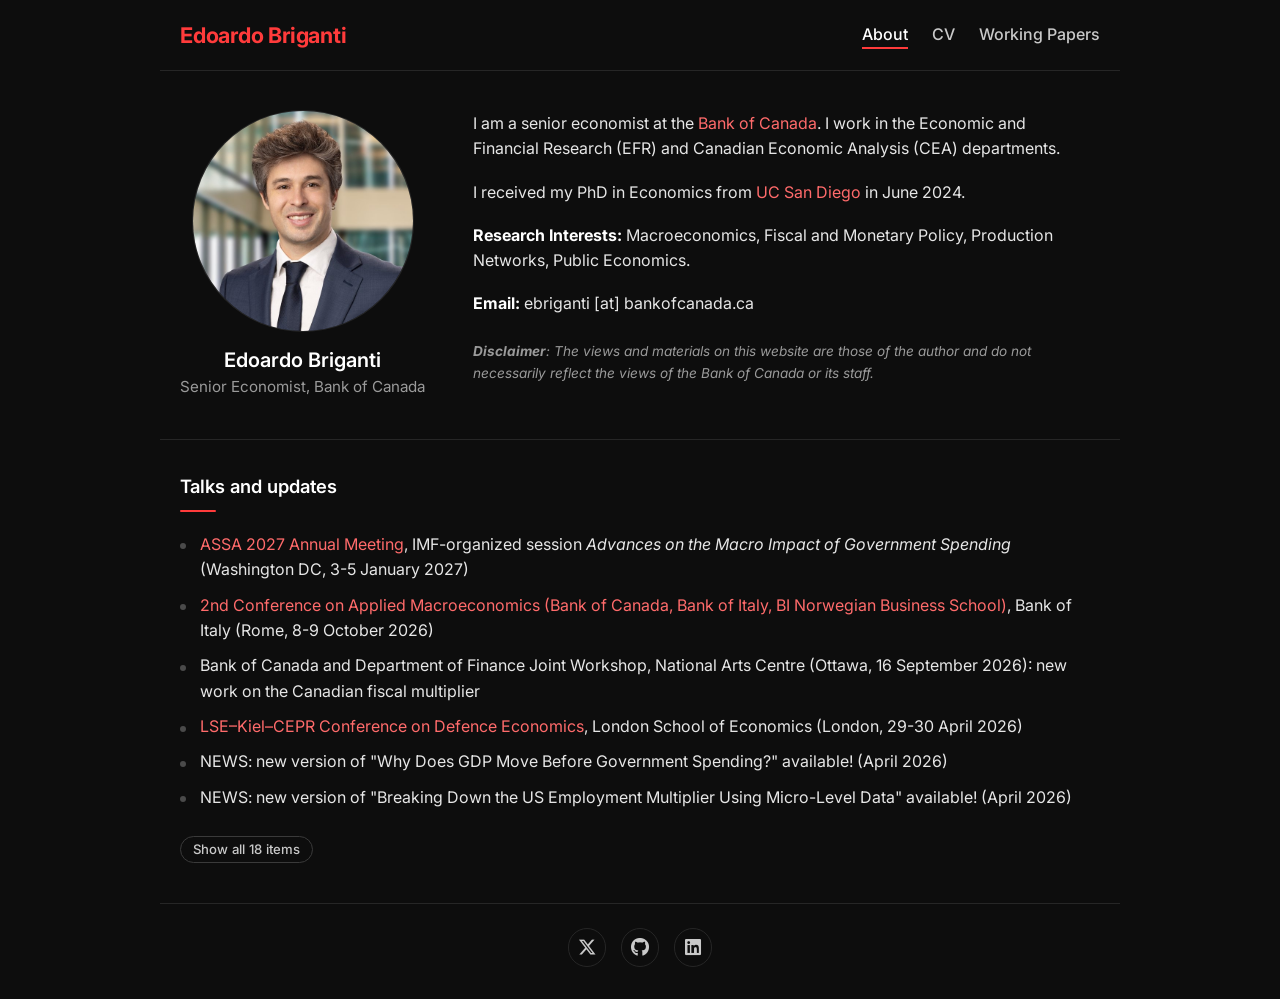
==== commit 83e2c0e7: "Link ASSA 2027 talk to the IMF-organized government-spending session Point the ASSA 2027 entry at th" ====
--- a/index.html
+++ b/index.html
@@ -91,8 +91,8 @@
   <section class="container updates">
     <h2 class="section-title">Talks and updates</h2>
     <ul>
-      <li> <a href="https://www.aeaweb.org/conference/" target="_blank" rel="noopener">
-        ASSA 2027 Annual Meeting</a> (Washington DC, 3-5 January 2027) </li>
+      <li> <a href="https://www.aeaweb.org/conference/2027/preliminary/1180" target="_blank" rel="noopener">
+        ASSA 2027 Annual Meeting</a>, IMF-organized session <em>Advances on the Macro Impact of Government Spending</em> (Washington DC, 3-5 January 2027) </li>
       <li> <a href="https://www.bancaditalia.it/media/notizie/2026/Call_for_papers_2026_applied-macroeconomics.pdf?language_id=1" target="_blank" rel="noopener">
         2nd Conference on Applied Macroeconomics (Bank of Canada, Bank of Italy, BI Norwegian Business School)</a>, Bank of Italy (Rome, 8-9 October 2026)</li>
       <li> Bank of Canada and Department of Finance Joint Workshop, National Arts Centre (Ottawa, 16 September 2026): new work on the Canadian fiscal multiplier</li>
